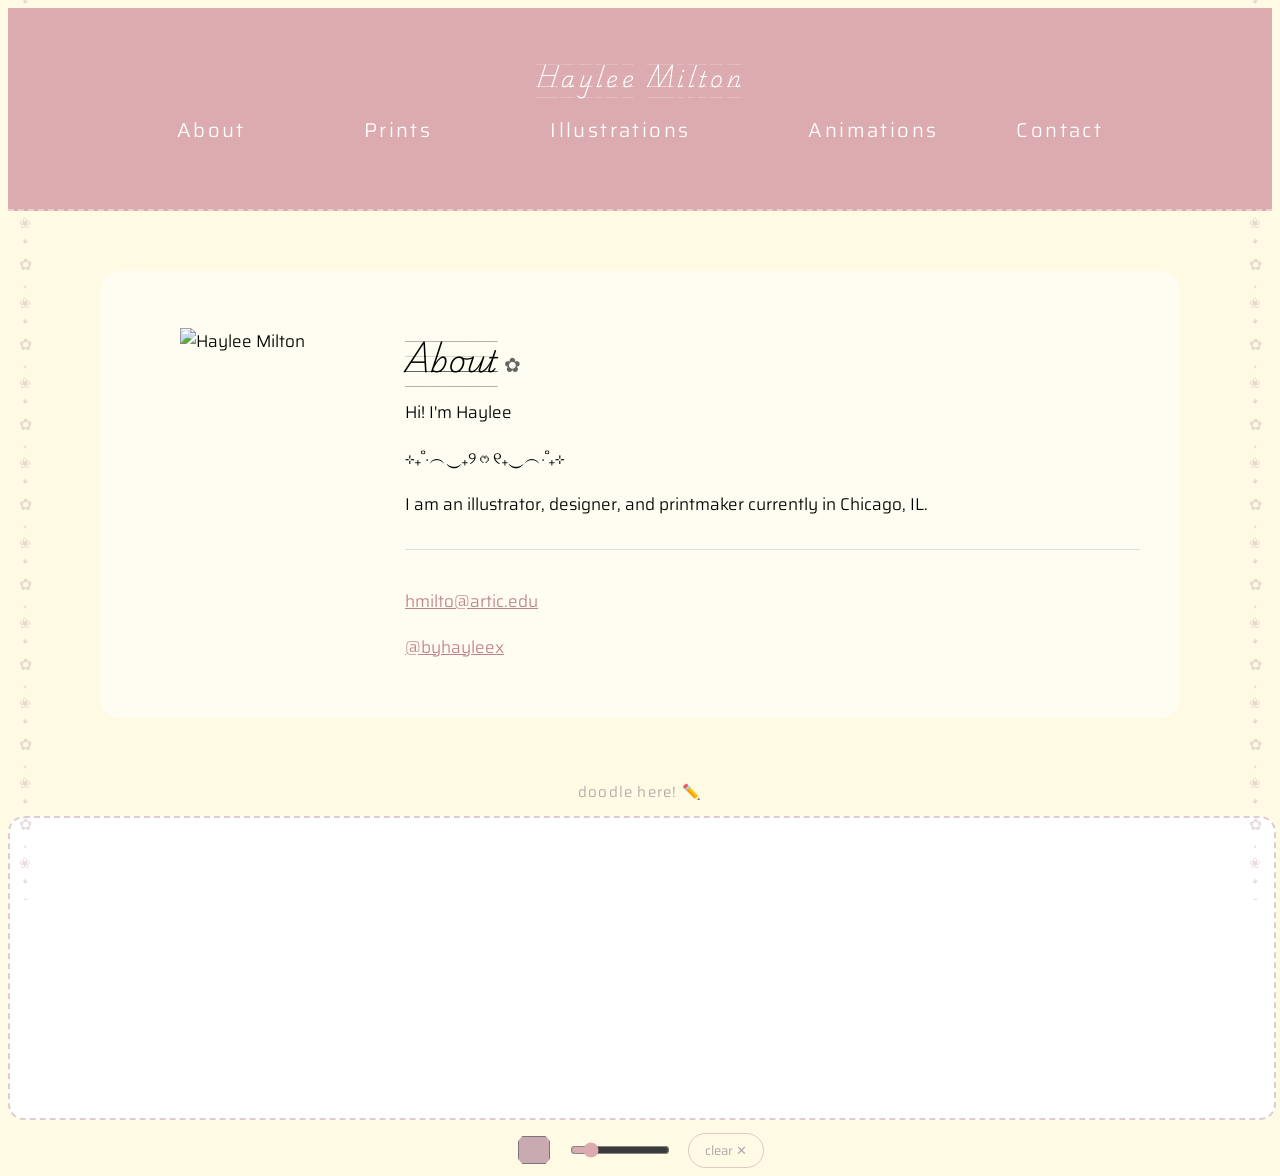
==== about.html @ 9f8fb7a9 "Add files via upload" ====
<!DOCTYPE html>
<html lang="en">
<head>
    <meta charset="UTF-8">
    <meta name="viewport" content="width=device-width, initial-scale=1.0">
    <title>About – Portfolio</title>
    <link rel="preconnect" href="https://fonts.googleapis.com">
    <link rel="preconnect" href="https://fonts.gstatic.com" crossorigin>
    <link rel="stylesheet" href="https://fonts.googleapis.com/css2?family=Saira:ital,wght@0,100..900;1,100..900&display=swap">
    <link rel="stylesheet" href="https://fonts.googleapis.com/css2?family=Playwrite+NZ+Guides&display=swap">
    <link rel="stylesheet" href="css/style_new.css">
</head>
<body>

    <header>
        <h1>Haylee Milton</h1>
        <nav>
            <ul>
                <li><a href="about.html">About</a></li>
                <li>
                    <input id="menu1-dropdown" type="checkbox" class="dropdown-control">
                    <ul class="menu1">
                        <li class="menu1__item">
                            <a href="#">Prints</a>
                            <label for="menu1-dropdown"></label>
                        </li>
                        <li class="menu1__dropdown">
                            <div>
                                <a href="screen-prints.html">Screen Prints</a>
                                <a href="relief.html">Relief</a>
                                <a href="risography.html">Risography</a>
                            </div>
                        </li>
                    </ul>
                </li>
                <li>
                    <input id="menu2-dropdown" type="checkbox" class="dropdown-control">
                    <ul class="menu2">
                        <li class="menu2__item">
                            <a href="#">Illustrations</a>
                            <label for="menu2-dropdown"></label>
                        </li>
                        <li class="menu2__dropdown">
                            <div>
                                <a href="paintings.html">Paintings</a>
                                <a href="comics.html">Comics</a>
                                <a href="figure-drawings.html">Figure Drawings</a>
                            </div>
                        </li>
                    </ul>
                </li>
                <li>
                    <input id="menu3-dropdown" type="checkbox" class="dropdown-control">
                    <ul class="menu3">
                        <li class="menu3__item">
                            <a href="#">Animations</a>
                            <label for="menu3-dropdown"></label>
                        </li>
                        <li class="menu3__dropdown">
                            <div>
                                <a href="animatics.html">Animatics</a>
                                <a href="storyboards.html">Storyboards</a>
                                <a href="character-sheets.html">Character Sheets</a>
                            </div>
                        </li>
                    </ul>
                </li>
                <li><a href="contact.html">Contact</a></li>
            </ul>
        </nav>
    </header>

    <div class="page-wrapper">
        <section class="about">
            <figure class="about__photo">
                <img src="images/about/profile.JPG" alt="Haylee Milton">
            </figure>
            <div class="about__text">
                <h2>About</h2>
                <p>Hi! I'm Haylee </p>
                <p>⊹₊˚‧︵‿₊୨ᰔ୧₊‿︵‧˚₊⊹</p>
                <p>I am an illustrator, designer, and printmaker currently in Chicago, IL.</p>
                <div class="about__contact">
                    <p><a href="mailto:hmilto@artic.edu">hmilto@artic.edu</a></p>
                    <p><a href="https://www.instagram.com/byhayleex/">@byhayleex</a></p>
                </div>
            </div>
        </section>
    </div>

<div class="doodle">
    <p class="doodle__label">doodle here! ✏️</p>
    <canvas id="doodle-canvas" class="doodle__canvas"></canvas>
    <div class="doodle__controls">
        <input type="color" id="doodle-color" value="#c8aab0" title="pick a color">
        <input type="range" id="doodle-size" min="1" max="20" value="4" title="brush size">
        <button id="doodle-clear">clear ✕</button>
    </div>
</div>

<script>
    const canvas = document.getElementById('doodle-canvas');
    const ctx = canvas.getContext('2d');
    const colorPicker = document.getElementById('doodle-color');
    const sizePicker = document.getElementById('doodle-size');
    const clearBtn = document.getElementById('doodle-clear');

    // set canvas size
    canvas.width = canvas.offsetWidth;
    canvas.height = canvas.offsetHeight;

    let drawing = false;
    let lastX = 0;
    let lastY = 0;

    function getPos(e) {
        const rect = canvas.getBoundingClientRect();
        if (e.touches) {
            return {
                x: e.touches[0].clientX - rect.left,
                y: e.touches[0].clientY - rect.top
            };
        }
        return {
            x: e.clientX - rect.left,
            y: e.clientY - rect.top
        };
    }

    function startDraw(e) {
        drawing = true;
        const pos = getPos(e);
        lastX = pos.x;
        lastY = pos.y;
    }

    function draw(e) {
        if (!drawing) return;
        e.preventDefault();
        const pos = getPos(e);

        ctx.beginPath();
        ctx.moveTo(lastX, lastY);
        ctx.lineTo(pos.x, pos.y);
        ctx.strokeStyle = colorPicker.value;
        ctx.lineWidth = sizePicker.value;
        ctx.lineCap = 'round';
        ctx.lineJoin = 'round';
        ctx.stroke();

        lastX = pos.x;
        lastY = pos.y;
    }

    function stopDraw() { drawing = false; }

    // mouse events
    canvas.addEventListener('mousedown', startDraw);
    canvas.addEventListener('mousemove', draw);
    canvas.addEventListener('mouseup', stopDraw);
    canvas.addEventListener('mouseleave', stopDraw);

    // touch events (mobile)
    canvas.addEventListener('touchstart', startDraw);
    canvas.addEventListener('touchmove', draw, { passive: false });
    canvas.addEventListener('touchend', stopDraw);

    // clear button
    clearBtn.addEventListener('click', () => {
        ctx.clearRect(0, 0, canvas.width, canvas.height);
    });
</script>

    
</body>
</html>
---- css/style_new.css ----
/*
Updated: 26.05.09 */

/*
Global
============================================= */
/* Header
============================================= */
header {
    background-color: rgb(220 171 175);
    color: white;
    padding: 2.5rem 1rem;
    align-items: center;
    border-bottom: 2px dashed rgb(255 255 255 / 0.4);
}

h1 {
    font: normal 600 100px/1.3 "Playwrite NZ Guides", cursive;
    letter-spacing: 0.1em;
    margin-bottom: 1.2rem;
}

/* Navigation
============================================= */
nav > ul {
    display: flex;
    justify-content: center;
    gap: 50px;
    list-style: none;
    padding: 3px;
    letter-spacing: 0.12em;
    font-size: 15px;
}

/* Typography
============================================= */
body {
    background-color: rgb(255 250 227);
    background-image: url('../images/home/background.jpg');
    background-size: cover;
    background-position: center;
    background-repeat: no-repeat;
    background-attachment: scroll;
    text-align: center;
    font: normal 350 17px/1.6 'Saira', sans-serif; /* bumped from 15px */
    cursor: url('../images/your-cursor.png'), auto;
}

h2 {
    font: normal 400 38px/1.5 "Playwrite NZ Guides", cursive;
    margin-bottom: 24px;
}

h2::after {
    content: " ✿";
    font-size: 24px;
    opacity: 0.6;
}

h3 {
    font-size: 20px;
    font-weight: 300;
    letter-spacing: 0.08em;
    margin-bottom: 16px;
    color: #aaa;
}

p {
    font-size: 17px;
    line-height: 1.9;
    margin-bottom: 14px;
}

/* Page wrapper
============================================= */
.page-wrapper {
    max-width: 1000px;
    margin: 60px auto;
    padding: 50px;
    background: rgb(255 255 255 / 0.5);
    border-radius: 24px;
    backdrop-filter: blur(4px);
}

/* Nav links — rounder hover pill effect
============================================= */
nav > ul > li > a,
nav > ul > li > ul > li > a {
    padding: 6px 14px;
    border-radius: 20px;
    transition: background 0.3s ease, background-size 0.3s ease;
}

nav > ul > li > a:hover {
    background: rgb(255 255 255 / 0.2);
}

/* Dropdown links — rounded on hover
============================================= */
.menu1__dropdown a,
.menu2__dropdown a,
.menu3__dropdown a {
    color: black;
    display: block;
    padding: 6px 10px;
    border-radius: 10px;
    transition: background 0.2s ease;
    text-decoration: none;
    background-image: linear-gradient(currentColor, currentColor);
    background-position: bottom center;
    background-size: 0% 1px;
    background-repeat: no-repeat;
}

.menu1__dropdown a:hover,
.menu2__dropdown a:hover,
.menu3__dropdown a:hover {
    background-color: rgb(220 171 175 / 0.15);
    background-size: 100% 1px;
}

/* Dropdown panel — rounder
============================================= */
.menu1__dropdown,
.menu2__dropdown,
.menu3__dropdown {
    background-color: white;
    color: black;
    width: 140px;
    margin-top: 10px;
    padding: 10px;
    border-radius: 14px;
    box-shadow: 0 4px 20px rgb(0 0 0 / 0.08);
    position: absolute;
    top: 100%;
    left: 50%;
    transform: translateX(-50%);
    display: grid;
    grid-template-rows: 0fr;
    opacity: 0;
    transition: 0.35s ease;
    cursor: pointer;
}

/* Figcaption typography
============================================= */
.prints__item figcaption,
.scroll__column .prints__item figcaption,
.video__item figcaption {
    font-size: 15px;
    letter-spacing: 0.05em;
    margin-top: 10px;
    color: #888;
}

/* Contact page
============================================= */
.contact {
    text-align: center;
    line-height: 2.5;
    font-size: 22px;
    letter-spacing: 0.05em;
}
/* About section: two-column layout */
.about {
    display: flex;
    gap: 60px;
    align-items: flex-start;
    text-align: left;
}

.about__photo img {
    width: 100%;
    max-width: 500px;
    height: auto;
    display: block;
}

.about__text {
    flex: 1;
}

.about__text h2 {
    margin-bottom: 8px;
}

.about__text h3 {
    font-weight: 400;
    margin-bottom: 20px;
    color: #888;
}

.about__text p {
    line-height: 1.7;
    margin-bottom: 16px;
}

.about__contact {
    margin-top: 30px;
    border-top: 1px solid #ddd;
    padding-top: 20px;
}

.about__contact a {
    color: inherit;
    text-decoration: underline;
}

/* Responsive: stack on small screens */
@media (max-width: 650px) {
    .about {
        flex-direction: column;
    }

    .about__photo img {
        max-width: 100%;
    }
}
header {
    background-color: rgb(220 171 175);
    color: white;
    padding: 1rem;
    align-items: center;
}

h2 {
    font: normal 400 30px/1.5 "Playwrite NZ Guides", cursive;
}

/*
Homepage Hero Image
============================================= */
/*
you'll need to set up the pre-hover figcaption rule */
figcaption {
    opacity: 0;
    transition: 0.35s ease;
    margin-top: 10px;
}
/*
style the hover event */
/* .bingus:hover figcaption {
    background-color: rgb(? ? ? / ?); /* choose a color to transition */
    /* opacity: 1; /* transition the figcaption's opacity
} */

/*
Navigation
============================================= */
nav > ul {
    display: flex;
    justify-content: center;
    gap: 70px;
    list-style: none;
    padding: 3px;
}

/*
Dropdowns
============================================= */
/* Checkbox */
.dropdown-control {
    display: none;
}

.menu1,
.menu2,
.menu3 {
    list-style: none;
    position: relative;
    cursor: pointer;
}

.menu1__item,
.menu2__item,
.menu3__item {
    position: relative;
    cursor: pointer;
}

.menu1__dropdown,
.menu2__dropdown,
.menu3__dropdown {
    background-color: white;
    color: black;
    width: 140px;
    margin-top: 10px;
    padding: 10px;
    border-radius: 14px;
    box-shadow: 0 4px 20px rgb(0 0 0 / 0.08);
    position: absolute;
    top: 100%;
    left: 50%;
    transform: translateX(-50%);
    display: grid;
    grid-template-rows: 0fr;
    opacity: 0;
    transition: 0.35s ease;
    cursor: pointer;
    z-index: 100; /* add this line */
}

.menu1__dropdown > div,
.menu2__dropdown > div,
.menu3__dropdown > div {
    overflow-y: hidden;
}

li:hover .menu1__dropdown,
li:hover .menu2__dropdown,
li:hover .menu3__dropdown {
    grid-template-rows: 1fr;
    opacity: 1;
}

.menu1 label,
.menu2 label,
.menu3 label {
    position: absolute;
    inset: 0;
}

/*
Links
============================================= */
nav a {
    color: white;
    text-decoration: none;
    text-align: center;
    padding: 5px;
}

.menu1__dropdown a,
.menu2__dropdown a,
.menu3__dropdown a {
    color: black;
    display: block;
}

/*
Footer
============================================= */
/* footer {
    background: #333;
    color: white;
    text-align: center;
    padding: 1rem;
} */

/* Prints / Gallery Grid
============================================= */
.prints__grid {
    display: grid;
    grid-template-columns: repeat(3, 1fr);
    gap: 24px;
    margin-top: 30px;
    text-align: left;
}

.prints__item {
    margin: 0;
}

.prints__item img {
    width: 100%;
    height: 260px;
    object-fit: cover;
    display: block;
    transition: opacity 0.3s ease;
}

.prints__item:hover img {
    opacity: 0.85;
}

.prints__item figcaption {
    opacity: 1;
    margin-top: 8px;
    font-size: 14px;
}

/* Contact Page
============================================= */
.contact {
    text-align: center;
    line-height: 2.5;
    font-size: 20px;
}

.contact a {
    color: inherit;
    text-decoration: underline;
}

/* Bingus
============================================= */
.bingus-btn {
    background: none;
    border: none;
    cursor: pointer;
    margin-top: 30px;
}

.bingus-btn img {
    width: 200px;
    height: auto;
    transition: transform 0.2s ease;
}

.bingus-btn:hover img {
    transform: scale(1.05);
}

.bingus-caption {
    margin-top: 8px;
    font-size: 13px;
    color: #888;
    font-style: italic;
}

.heart {
    position: fixed;
    font-size: 28px;
    pointer-events: none;
    animation: floatUp 1.2s ease forwards;
    z-index: 999;
}

@keyframes floatUp {
    0%   { opacity: 1; transform: translateY(0) scale(1); }
    100% { opacity: 0; transform: translateY(-160px) scale(1.4); }
}

.contact__inner {
    display: flex;
    align-items: center;
    justify-content: center;
    gap: 60px;
}
/* Responsive
============================================= */
@media (max-width: 700px) {
    .prints__grid {
        grid-template-columns: repeat(2, 1fr);
    }
}

@media (max-width: 420px) {
    .prints__grid {
        grid-template-columns: 1fr;
    }
}

/* Video Grid
============================================= */
.video__grid {
    display: grid;
    grid-template-columns: 1fr;
    gap: 24px;
    margin-top: 30px;
    text-align: left;
}

.video__item {
    margin: 0;
}

.video__item video {
    width: 100%;
    height: auto;
    display: block;
}

.video__item figcaption {
    opacity: 1;
    margin-top: 8px;
    font-size: 14px;
}

/* Storyboards Grid
============================================= */
.storyboards__grid {
    display: grid;
    grid-template-columns: repeat(2, 1fr); /* 2 columns for 2 images */
    gap: 24px;
    margin-top: 30px;
    max-width: 700px;   /* stops it stretching too wide */
    margin-left: auto;  /* centers the grid */
    margin-right: auto;
}

/* Character Sheets Grid
============================================= */
.character__grid {
    display: grid;
    grid-template-columns: repeat(6, 1fr); /* 6-column base */
    gap: 24px;
    margin-top: 30px;
    text-align: left;
}

/* top row: each of the 3 spans 2 of the 6 columns */
.character__grid .prints__item {
    grid-column: span 2;
}

/* bottom 2: each spans 3 columns, naturally centering them */
.character__item--centered {
    grid-column: span 3;
}

/* Scroll Column (Screen Prints, Relief, Risography, Comics)
============================================= */
.scroll__column {
    display: flex;
    flex-direction: column;
    align-items: center;
    gap: 32px;
    margin-top: 30px;
}

.scroll__column .prints__item {
    width: 100%;
    max-width: 700px; /* adjust to taste */
}

.scroll__column .prints__item img {
    width: 100%;
    height: auto; /* shows the full image, no cropping */
    display: block;
}

.scroll__column .prints__item figcaption {
    margin-top: 8px;
    font-size: 14px;
}

/* Hover Zoom
============================================= */
.prints__item img,
.scroll__column .prints__item img,
.video__item img {
    transition: transform 0.3s ease;
    cursor: pointer;
}

.prints__item:hover img,
.scroll__column .prints__item:hover img {
    transform: scale(1.04);
}

/* Lightbox Overlay
============================================= */
.lightbox {
    display: none;
    position: fixed;
    inset: 0;
    background: rgba(0 0 0 / 0.85);
    z-index: 999;
    justify-content: center;
    align-items: center;
    flex-direction: column;
    padding: 40px;
}

.lightbox.active {
    display: flex;
}

.lightbox__img {
    max-width: 90vw;
    max-height: 75vh;
    object-fit: contain;
    display: block;
}

.lightbox__caption {
    color: white;
    margin-top: 16px;
    font-size: 16px;
    text-align: center;
}

.lightbox__close {
    position: fixed;
    top: 20px;
    right: 28px;
    color: white;
    font-size: 36px;
    cursor: pointer;
    line-height: 1;
    background: none;
    border: none;
}
/* PDF Lightbox
============================================= */
.lightbox__pdf {
    display: none;
    width: 90vw;
    height: 80vh;
    border: none;
}

/* NAV UNDERLINES */
.menu1 label,
.menu2 label,
.menu3 label {
    position: absolute;
    inset: 0;
    background-image: linear-gradient(currentColor, currentColor);
    background-position: bottom center;
    background-size: 0% 1px;
    background-repeat: no-repeat;
    transition: background-size 0.3s ease;
}

.menu1 label:hover,
.menu2 label:hover,
.menu3 label:hover {
    background-size: 100% 1px;
}

.menu1__dropdown a,
.menu2__dropdown a,
.menu3__dropdown a {
    text-decoration: none;
    background-image: linear-gradient(currentColor, currentColor);
    background-position: bottom center;
    background-size: 0% 1px;
    background-repeat: no-repeat;
    transition: background-size 0.3s ease;
    display: block;
}

.menu1__dropdown a:hover,
.menu2__dropdown a:hover,
.menu3__dropdown a:hover {
    background-size: 100% 1px;
}

/* Kaomoji Side Decorations
============================================= */
body::before,
body::after {
    content: "";
    position: fixed;
    top: 0;
    width: 50px;
    height: 100%;
    pointer-events: none;
    z-index: 0;
    opacity: 0.4;
    background-image: url("data:image/svg+xml,%3Csvg xmlns='http://www.w3.org/2000/svg' width='40' height='80' viewBox='0 0 40 80'%3E%3Ctext x='50%25' y='20' text-anchor='middle' font-size='16' fill='%23c8aab0'%3E✿%3C/text%3E%3Ctext x='50%25' y='40' text-anchor='middle' font-size='10' fill='%23c8aab0'%3E⋆%3C/text%3E%3Ctext x='50%25' y='58' text-anchor='middle' font-size='14' fill='%23c8aab0'%3E❀%3C/text%3E%3Ctext x='50%25' y='75' text-anchor='middle' font-size='10' fill='%23c8aab0'%3E✦%3C/text%3E%3C/svg%3E");
    background-repeat: repeat-y;
    background-position: center;
}

body::before {
    left: 0;
}

body::after {
    right: 0;
}
/* Header glow-up
============================================= */
header {
    background-color: rgb(220 171 175);
    color: white;
    padding: 2.5rem 1rem;
    align-items: center;
    border-bottom: 2px dashed rgb(255 255 255 / 0.4);
    position: relative; /* add this */
    z-index: 100;       /* add this */
}

h1 {
    font-size: 22px;
    letter-spacing: 0.15em;
    font-weight: 300;
}

/* Page wrapper subtle card
============================================= */
.page-wrapper {
    max-width: 1000px;
    margin: 60px auto;
    padding: 40px;
    background: rgb(255 255 255 / 0.5);
    border-radius: 20px;
    backdrop-filter: blur(4px);
}

/* Headings
============================================= */
h2 {
    font: normal 400 30px/1.5 "Playwrite NZ Guides", cursive;
    margin-bottom: 20px;
}

h2::after {
    content: " ✿";
    font-size: 20px;
    opacity: 0.6;
}

/* Footer glow-up
============================================= */
footer {
    background: rgb(220 171 175 / 0.6);
    color: white;
    text-align: center;
    padding: 1.5rem;
    font-size: 13px;
    letter-spacing: 0.1em;
    border-top: 2px dashed rgb(255 255 255 / 0.4);
}

/* Subtle link color in body text
============================================= */
.about__contact a,
.contact a {
    color: rgb(190 130 140);
}

/* Nav spacing & letter spacing
============================================= */
nav > ul {
    gap: 60px;
    letter-spacing: 0.08em;
    font-size: 14px;
}
nav > ul {
    display: flex;
    justify-content: center;
    gap: 50px;
    list-style: none;
    padding: 3px;
    letter-spacing: 0.12em;
    font-size: 20px; /* bumped up from 15px */
}

/* Doodle Box
============================================= */
.doodle {
    margin-top: 40px;
    text-align: center;
}

.doodle__label {
    font-size: 15px;
    color: #aaa;
    margin-bottom: 10px;
    letter-spacing: 0.08em;
}

.doodle__canvas {
    width: 100%;
    height: 300px;
    background: white;
    border-radius: 16px;
    border: 2px dashed rgb(200 170 175 / 0.6);
    cursor: crosshair;
    display: block;
}

.doodle__controls {
    display: flex;
    align-items: center;
    justify-content: center;
    gap: 16px;
    margin-top: 12px;
}

.doodle__controls input[type="color"] {
    width: 36px;
    height: 36px;
    border: none;
    border-radius: 50%;
    cursor: pointer;
    padding: 0;
    background: none;
}

.doodle__controls input[type="range"] {
    accent-color: rgb(220 171 175);
    width: 100px;
}

.doodle__controls button {
    background: none;
    border: 1px solid rgb(200 170 175 / 0.6);
    border-radius: 20px;
    padding: 6px 16px;
    font-size: 13px;
    cursor: pointer;
    color: #aaa;
    transition: background 0.2s ease;
    font-family: 'Saira', sans-serif;
}

.doodle__controls button:hover {
    background: rgb(220 171 175 / 0.15);
}
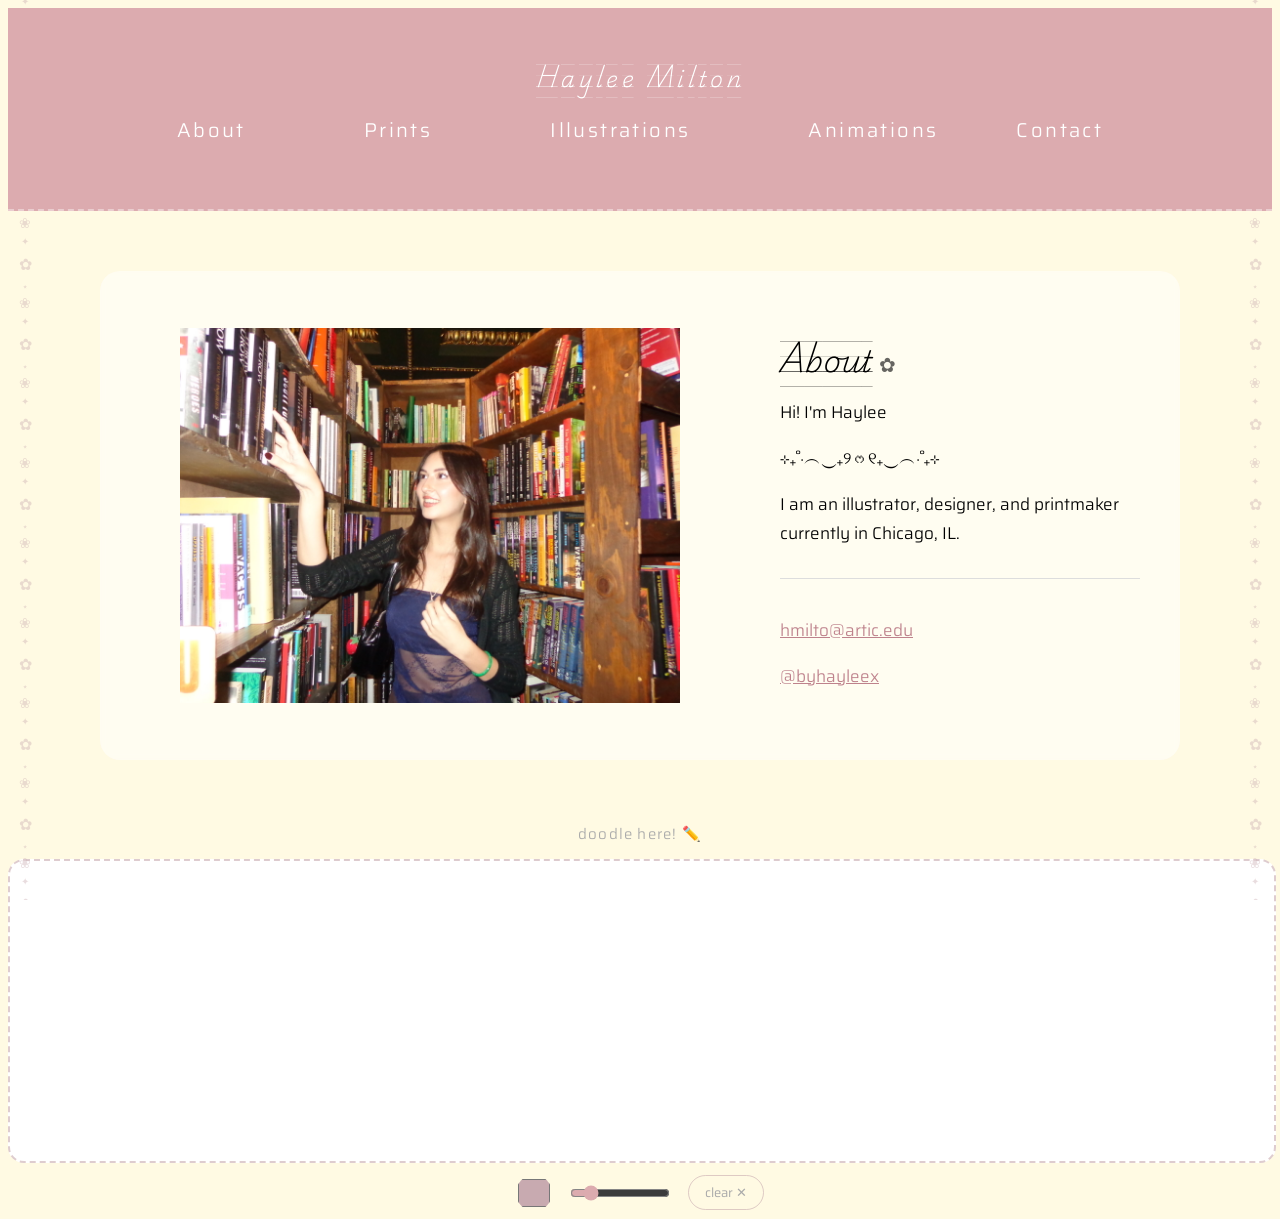
==== commit 3a7f2797: "Rename index.html to about.html" ====
--- a/about.html
+++ b/about.html
@@ -173,4 +173,4 @@
 
     
 </body>
-</html>+</html>
